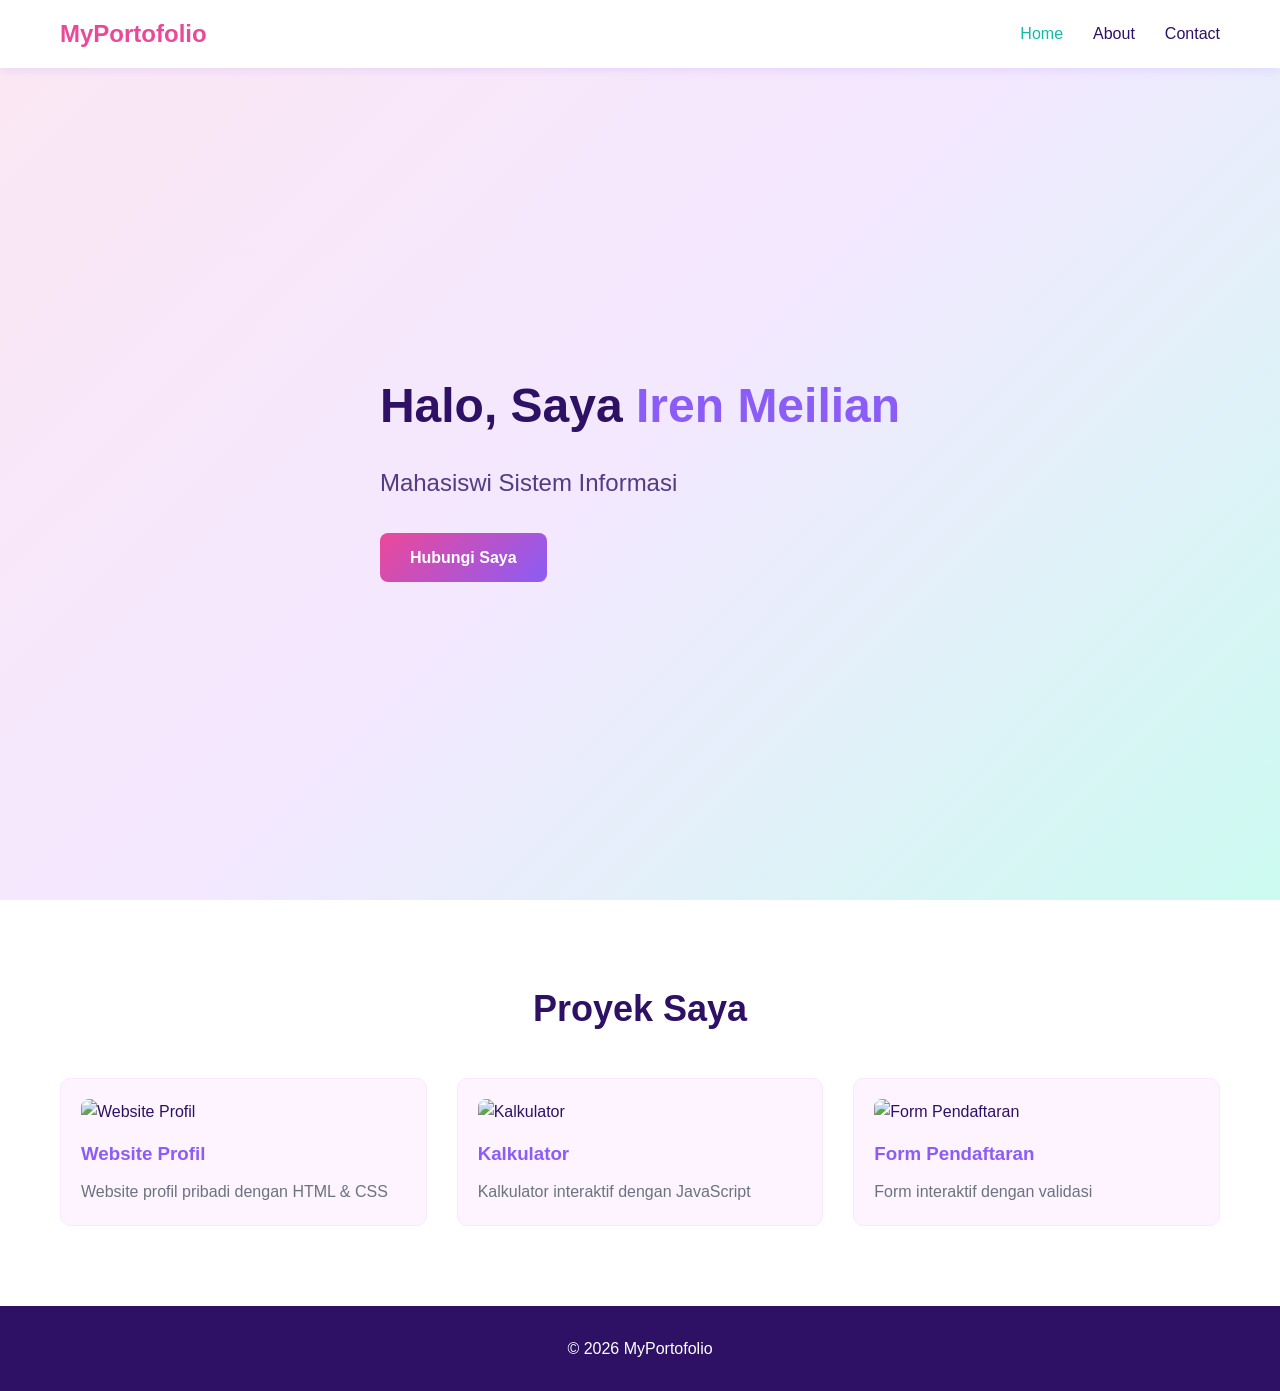
==== pertemuan_7/portofolio/index.html @ a5db0e61 "send" ====
<!DOCTYPE html>
<html lang="id">
<head>
    <meta charset="UTF-8">
    <meta name="viewport" content="width=device-width, initial-scale=1.0">
    <title>Portofolio Saya</title>
    <link rel="stylesheet" href="css/style.css">
</head>
<body>

    <nav>
        <div class="container">
            <div class="logo">MyPortofolio</div>
            <ul class="nav-links">
                <li><a href="index.html" class="active">Home</a></li>
                <li><a href="about.html">About</a></li>
                <li><a href="contact.html">Contact</a></li>
            </ul>
        </div>
    </nav>

    <section class="hero">
        <div class="container">
            <div class="hero-content">
                <h1>Halo, Saya <span id="typing-text"></span></h1>
                <p>Mahasiswi Sistem Informasi</p>
                <a href="contact.html" class="btn">Hubungi Saya</a>
            </div>
        </div>
    </section>

    <section class="projects">
        <div class="container">
            <h2>Proyek Saya</h2>
            <div class="project-grid" id="project-grid">
                <!-- JavaScript akan generate -->
            </div>
        </div>
    </section>

    <footer>
        <p>&copy; 2026 MyPortofolio</p>
    </footer>

    <script src="js/main.js"></script>
</body>
</html>
---- pertemuan_7/portofolio/css/style.css ----
/* Reset & Variables */
* {
  margin: 0;
  padding: 0;
  box-sizing: border-box;
}

:root {
  --primary: #ec4899;      /* Hot Pink (Warna Utama/Aksen) */
  --secondary: #8b5cf6;    /* Soft Purple (Navigasi & Aksen) */
  --accent: #14b8a6;       /* Turquoise / Toska (Hover & Highlight) */
  --dark: #2e1065;         /* Deep Purple Dark (Teks & Footer) */
  --light: #fdf4ff;        /* Light Pinkish White (Background Utama) */
  --gray: #6b7280;         /* Gray Neutral */
}

body {
  font-family: 'Segoe UI', Tahoma, Geneva, Verdana, sans-serif;
  background: var(--light);
  color: var(--dark);
  line-height: 1.6;
}

.container {
  max-width: 1200px;
  margin: 0 auto;
  padding: 0 20px;
}

/* Navigation */
nav {
  background: white;
  box-shadow: 0 2px 10px rgba(139, 92, 246, 0.15);
  position: fixed;
  width: 100%;
  top: 0;
  z-index: 100;
}

nav .container {
  display: flex;
  justify-content: space-between;
  align-items: center;
  padding: 15px 20px;
}

.logo {
  font-size: 24px;
  font-weight: bold;
  color: var(--primary);
}

.nav-links {
  display: flex;
  list-style: none;
  gap: 30px;
}

.nav-links a {
  text-decoration: none;
  color: var(--dark);
  font-weight: 500;
  transition: color 0.3s;
}

.nav-links a:hover,
.nav-links a.active {
  color: var(--accent);
}

/* Hero Section */
.hero {
  padding: 150px 0 100px;
  background: linear-gradient(135deg, #fce7f3 0%, #f3e8ff 50%, #ccfbf1 100%);
  min-height: 100vh;
  display: flex;
  align-items: center;
}

.hero-content h1 {
  font-size: 48px;
  margin-bottom: 20px;
}

.hero-content span {
  color: var(--secondary);
}

.hero-content p {
  font-size: 24px;
  color: var(--dark);
  opacity: 0.8;
  margin-bottom: 30px;
}

.btn {
  display: inline-block;
  background: linear-gradient(135deg, var(--primary), var(--secondary));
  color: white;
  padding: 12px 30px;
  border-radius: 8px;
  text-decoration: none;
  font-weight: 600;
  transition: transform 0.3s, box-shadow 0.3s;
}

.btn:hover {
  transform: translateY(-3px);
  box-shadow: 0 10px 20px rgba(236, 72, 153, 0.4);
}

/* Projects */
.projects {
  padding: 80px 0;
  background: white;
}

.projects h2 {
  text-align: center;
  font-size: 36px;
  margin-bottom: 40px;
  color: var(--dark);
}

.project-grid {
  display: grid;
  grid-template-columns: repeat(auto-fit, minmax(300px, 1fr));
  gap: 30px;
}

.project-card {
  background: var(--light);
  border: 1px solid #fae8ff;
  border-radius: 10px;
  padding: 20px;
  transition: transform 0.3s, box-shadow 0.3s;
  cursor: pointer;
}

.project-card:hover {
  transform: translateY(-10px);
  box-shadow: 0 10px 20px rgba(20, 184, 166, 0.2);
}

.project-card img {
  width: 100%;
  height: 200px;
  object-fit: cover;
  border-radius: 8px;
}

.project-card h3 {
  margin: 15px 0 10px;
  color: var(--secondary);
}

.project-card p {
  color: var(--gray);
}

/* Footer */
footer {
  background: var(--dark);
  color: white;
  text-align: center;
  padding: 30px;
}
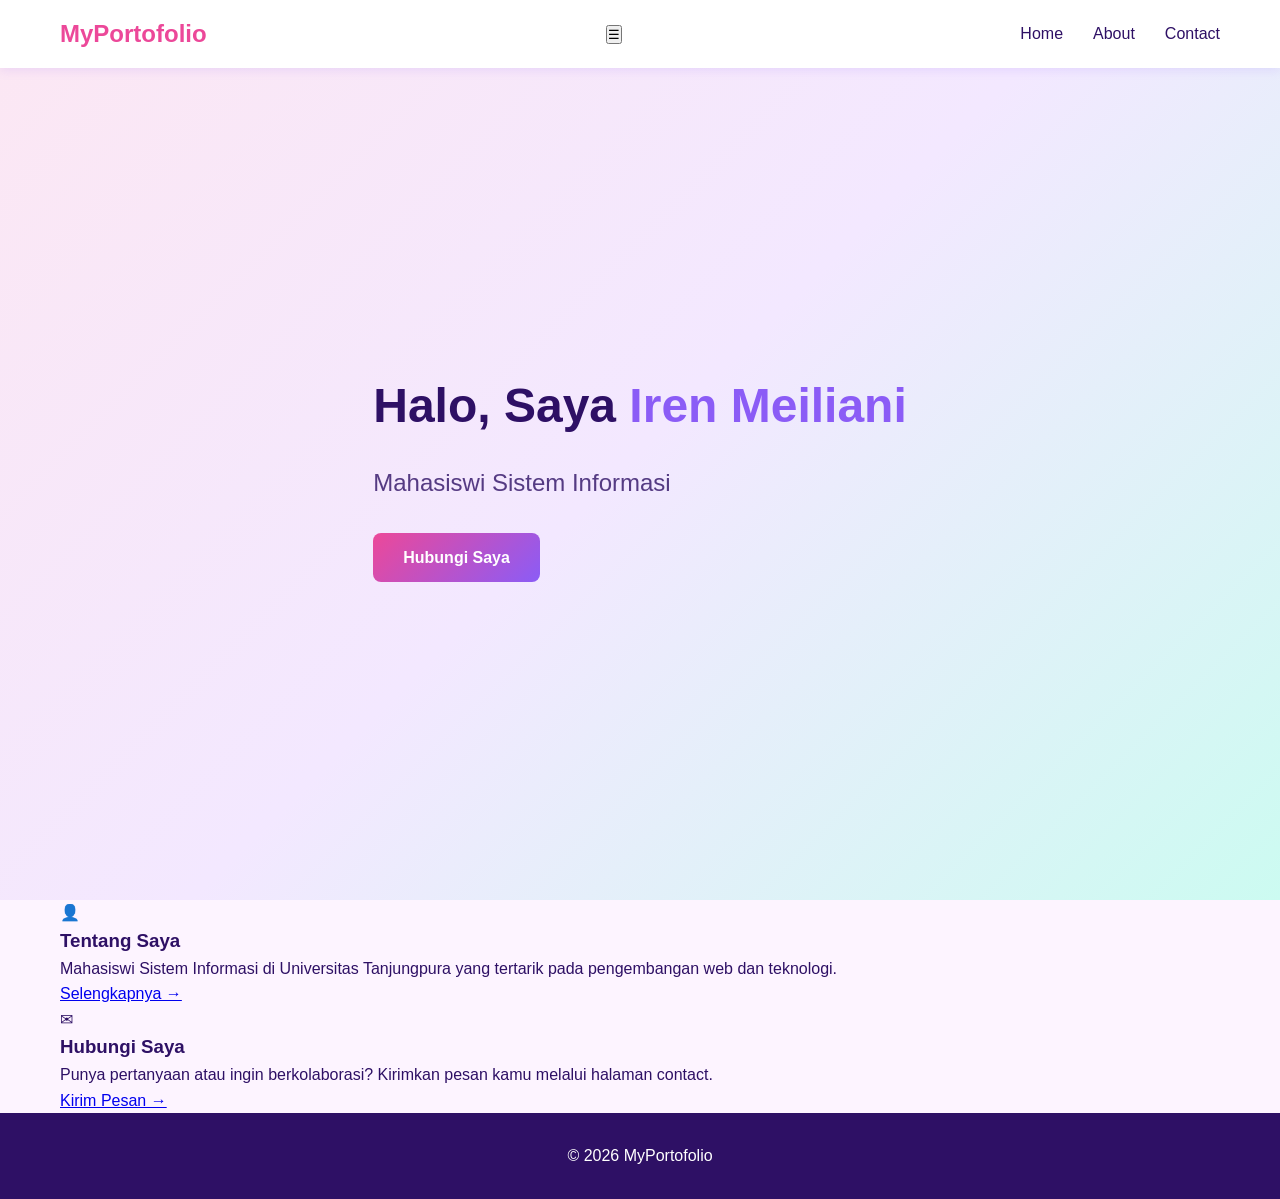
==== commit 24917131: "update index.html" ====
--- a/pertemuan_7/portofolio/index.html
+++ b/pertemuan_7/portofolio/index.html
@@ -3,7 +3,7 @@
 <head>
     <meta charset="UTF-8">
     <meta name="viewport" content="width=device-width, initial-scale=1.0">
-    <title>Portofolio Saya</title>
+    <title>Portofolio Saya - Home</title>
     <link rel="stylesheet" href="css/style.css">
 </head>
 <body>
@@ -11,8 +11,9 @@
     <nav>
         <div class="container">
             <div class="logo">MyPortofolio</div>
-            <ul class="nav-links">
-                <li><a href="index.html" class="active">Home</a></li>
+            <button class="nav-toggle" id="nav-toggle" aria-label="Buka menu">&#9776;</button>
+            <ul class="nav-links" id="nav-links">
+                <li><a href="index.html">Home</a></li>
                 <li><a href="about.html">About</a></li>
                 <li><a href="contact.html">Contact</a></li>
             </ul>
@@ -29,11 +30,21 @@
         </div>
     </section>
 
-    <section class="projects">
+    <section class="highlights">
         <div class="container">
-            <h2>Proyek Saya</h2>
-            <div class="project-grid" id="project-grid">
-                <!-- JavaScript akan generate -->
+            <div class="highlight-grid">
+                <div class="highlight-card">
+                    <div class="highlight-icon">&#128100;</div>
+                    <h3>Tentang Saya</h3>
+                    <p>Mahasiswi Sistem Informasi di Universitas Tanjungpura yang tertarik pada pengembangan web dan teknologi.</p>
+                    <a href="about.html" class="link-arrow">Selengkapnya &rarr;</a>
+                </div>
+                <div class="highlight-card">
+                    <div class="highlight-icon">&#9993;</div>
+                    <h3>Hubungi Saya</h3>
+                    <p>Punya pertanyaan atau ingin berkolaborasi? Kirimkan pesan kamu melalui halaman contact.</p>
+                    <a href="contact.html" class="link-arrow">Kirim Pesan &rarr;</a>
+                </div>
             </div>
         </div>
     </section>
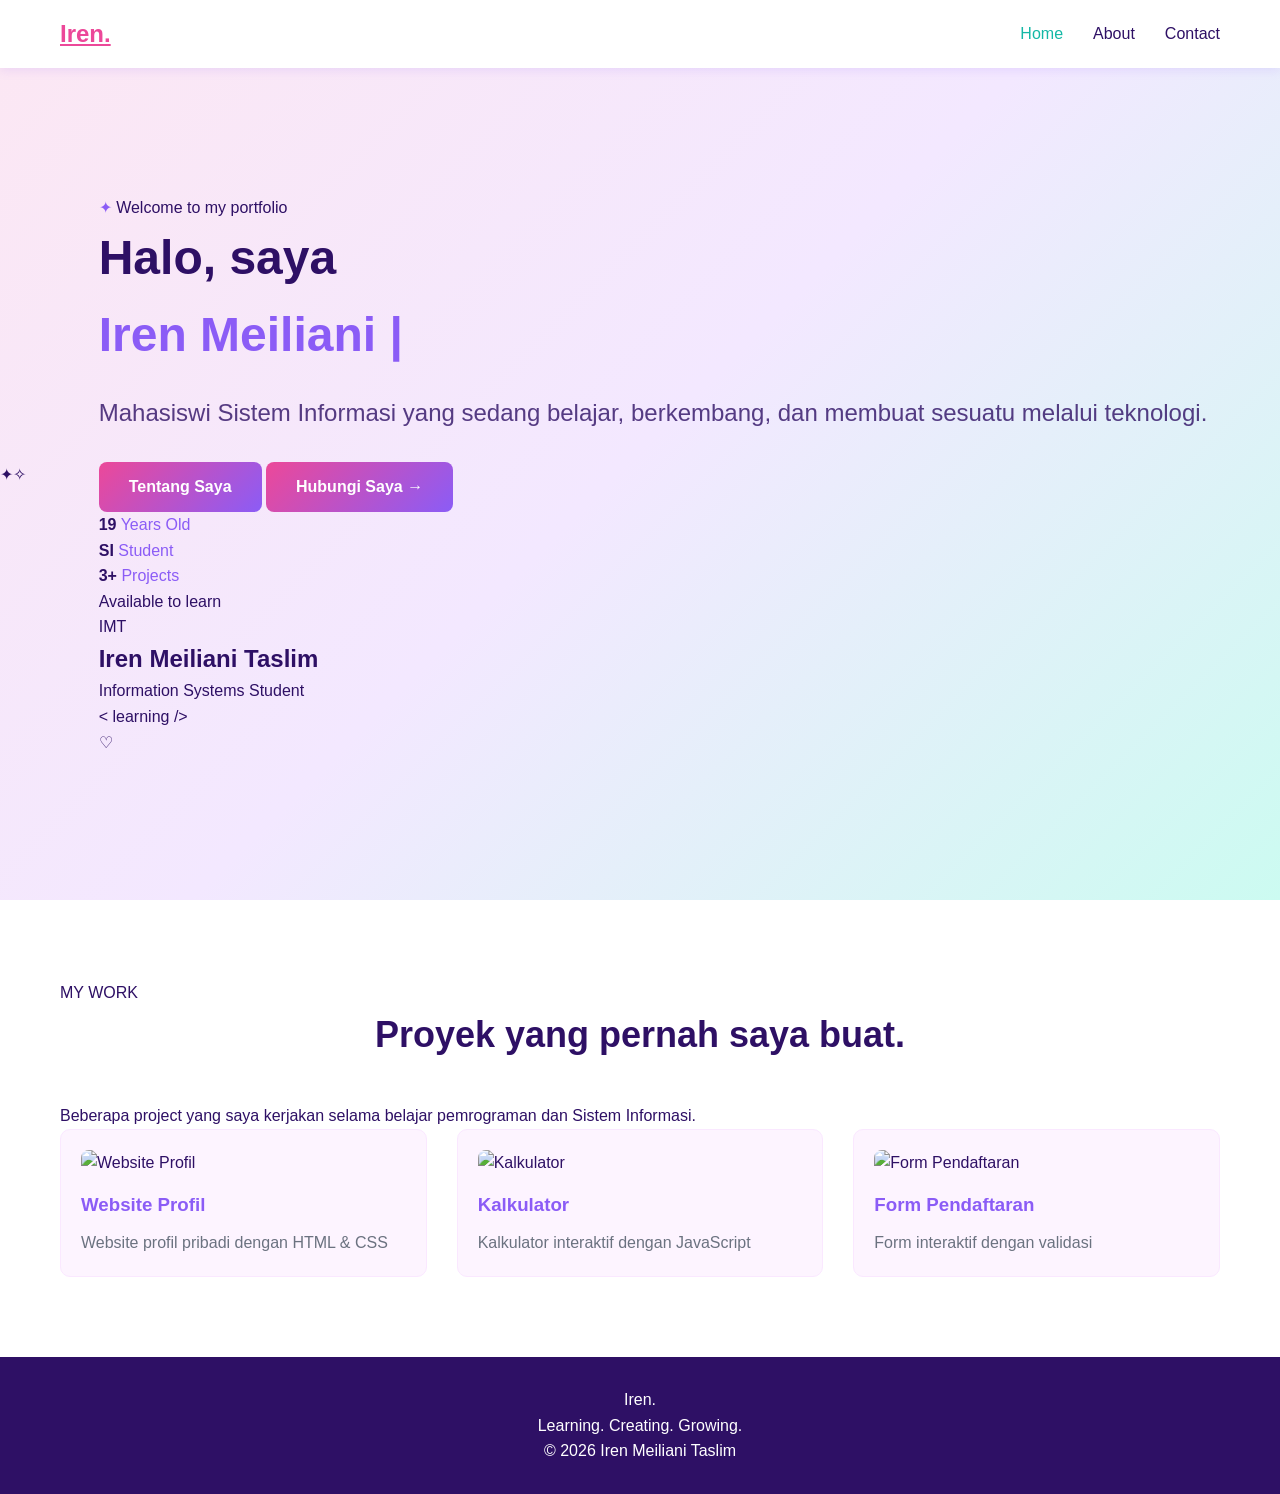
==== commit 2e1f165c: "send update" ====
--- a/pertemuan_7/portofolio/index.html
+++ b/pertemuan_7/portofolio/index.html
@@ -3,56 +3,207 @@
 <head>
     <meta charset="UTF-8">
     <meta name="viewport" content="width=device-width, initial-scale=1.0">
-    <title>Portofolio Saya - Home</title>
+
+    <title>Iren | My Portfolio</title>
+
     <link rel="stylesheet" href="css/style.css">
 </head>
+
 <body>
 
+    <!-- NAVBAR -->
     <nav>
+        <div class="container nav-container">
+
+            <a href="index.html" class="logo">
+                Iren<span>.</span>
+            </a>
+
+            <ul class="nav-links">
+                <li>
+                    <a href="index.html">Home</a>
+                </li>
+
+                <li>
+                    <a href="about.html">About</a>
+                </li>
+
+                <li>
+                    <a href="contact.html">Contact</a>
+                </li>
+            </ul>
+
+        </div>
+    </nav>
+
+
+    <!-- HERO -->
+    <section class="hero">
+
+        <div class="decoration circle-one"></div>
+        <div class="decoration circle-two"></div>
+        <div class="decoration star-one">✦</div>
+        <div class="decoration star-two">✧</div>
+
+        <div class="container hero-container">
+
+            <div class="hero-content">
+
+                <div class="hello-badge">
+                    <span>✦</span>
+                    Welcome to my portfolio
+                </div>
+
+                <h1>
+                    Halo, saya
+                    <br>
+                    <span id="typing-text"></span>
+                    <span class="cursor">|</span>
+                </h1>
+
+                <p class="hero-description">
+                    Mahasiswi Sistem Informasi yang sedang belajar,
+                    berkembang, dan membuat sesuatu melalui teknologi.
+                </p>
+
+                <div class="hero-buttons">
+
+                    <a href="about.html" class="btn primary-btn">
+                        Tentang Saya
+                    </a>
+
+                    <a href="contact.html" class="btn secondary-btn">
+                        Hubungi Saya →
+                    </a>
+
+                </div>
+
+                <div class="mini-info">
+
+                    <div>
+                        <strong>19</strong>
+                        <span>Years Old</span>
+                    </div>
+
+                    <div class="line"></div>
+
+                    <div>
+                        <strong>SI</strong>
+                        <span>Student</span>
+                    </div>
+
+                    <div class="line"></div>
+
+                    <div>
+                        <strong>3+</strong>
+                        <span>Projects</span>
+                    </div>
+
+                </div>
+
+            </div>
+
+
+            <!-- PROFILE CARD -->
+            <div class="hero-card-wrapper">
+
+                <div class="hero-card">
+
+                    <div class="card-top">
+                        <span class="status-dot"></span>
+                        <span>Available to learn</span>
+                    </div>
+
+                    <div class="profile-circle">
+                        <span>IMT</span>
+                    </div>
+
+                    <h2>Iren Meiliani Taslim</h2>
+
+                    <p>
+                        Information Systems Student
+                    </p>
+
+                    <div class="code-box">
+                        <span>&lt;</span>
+                        <span>learning</span>
+                        <span>/&gt;</span>
+                    </div>
+
+                    <div class="card-decoration">
+                        ♡
+                    </div>
+
+                </div>
+
+            </div>
+
+        </div>
+    </section>
+
+
+    <!-- PROJECTS -->
+    <section class="projects">
+
         <div class="container">
-            <div class="logo">MyPortofolio</div>
-            <button class="nav-toggle" id="nav-toggle" aria-label="Buka menu">&#9776;</button>
-            <ul class="nav-links" id="nav-links">
-                <li><a href="index.html">Home</a></li>
-                <li><a href="about.html">About</a></li>
-                <li><a href="contact.html">Contact</a></li>
-            </ul>
-        </div>
-    </nav>
-
-    <section class="hero">
-        <div class="container">
-            <div class="hero-content">
-                <h1>Halo, Saya <span id="typing-text"></span></h1>
-                <p>Mahasiswi Sistem Informasi</p>
-                <a href="contact.html" class="btn">Hubungi Saya</a>
-            </div>
-        </div>
+
+            <div class="section-heading">
+
+                <div>
+                    <span class="section-label">
+                        MY WORK
+                    </span>
+
+                    <h2>
+                        Proyek yang
+                        <span>pernah saya buat.</span>
+                    </h2>
+                </div>
+
+                <p>
+                    Beberapa project yang saya kerjakan
+                    selama belajar pemrograman dan Sistem Informasi.
+                </p>
+
+            </div>
+
+
+            <div class="project-grid" id="project-grid">
+                <!-- Project dibuat oleh JavaScript -->
+            </div>
+
+        </div>
+
     </section>
 
-    <section class="highlights">
-        <div class="container">
-            <div class="highlight-grid">
-                <div class="highlight-card">
-                    <div class="highlight-icon">&#128100;</div>
-                    <h3>Tentang Saya</h3>
-                    <p>Mahasiswi Sistem Informasi di Universitas Tanjungpura yang tertarik pada pengembangan web dan teknologi.</p>
-                    <a href="about.html" class="link-arrow">Selengkapnya &rarr;</a>
-                </div>
-                <div class="highlight-card">
-                    <div class="highlight-icon">&#9993;</div>
-                    <h3>Hubungi Saya</h3>
-                    <p>Punya pertanyaan atau ingin berkolaborasi? Kirimkan pesan kamu melalui halaman contact.</p>
-                    <a href="contact.html" class="link-arrow">Kirim Pesan &rarr;</a>
-                </div>
-            </div>
-        </div>
-    </section>
-
+
+    <!-- FOOTER -->
     <footer>
-        <p>&copy; 2026 MyPortofolio</p>
+
+        <div class="container footer-content">
+
+            <div>
+                <div class="footer-logo">
+                    Iren<span>.</span>
+                </div>
+
+                <p>
+                    Learning. Creating. Growing.
+                </p>
+            </div>
+
+            <div class="footer-right">
+                <p>
+                    &copy; 2026 Iren Meiliani Taslim
+                </p>
+            </div>
+
+        </div>
+
     </footer>
 
+
     <script src="js/main.js"></script>
+
 </body>
 </html>
